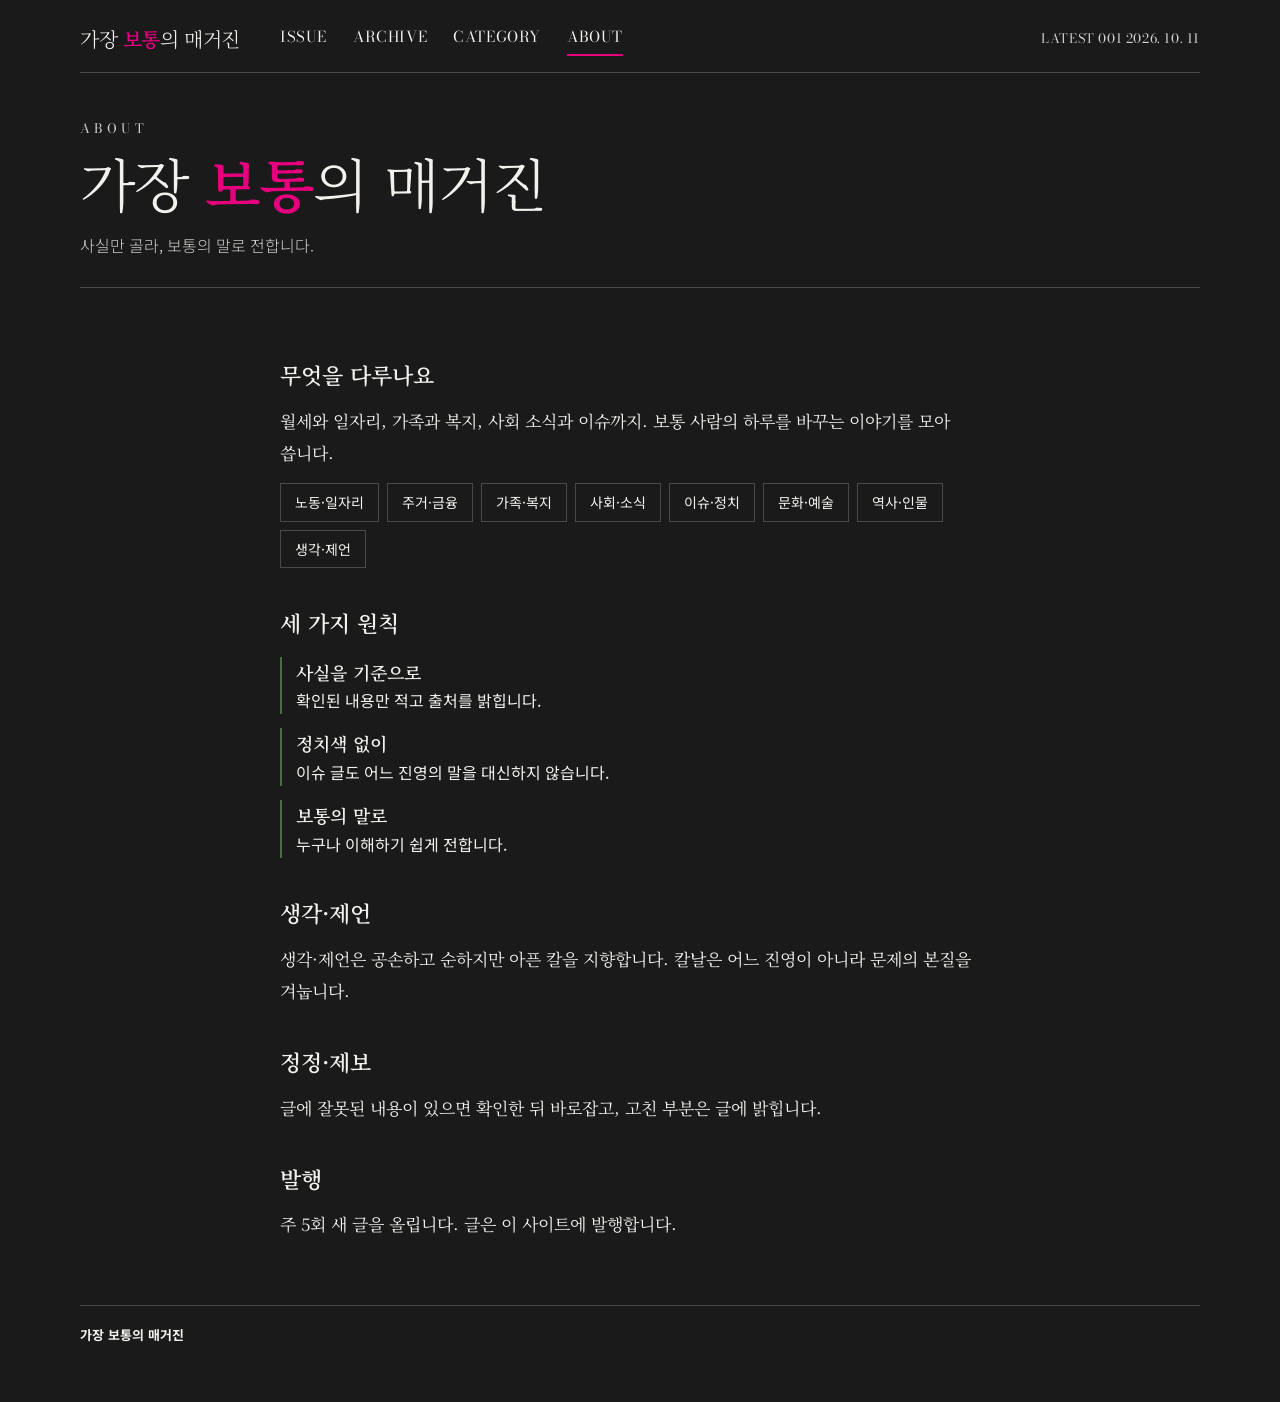
==== about.html @ 82341548 "가장 보통의 매거진: 공개 사이트와 글쓰기 화면 (Supabase 연동) Co-Authored-By: Claude Sonnet 5.5 <noreply@anthropic.com> C" ====
<!doctype html>
<html lang="ko">
<head>
<meta charset="utf-8">
<meta name="viewport" content="width=device-width, initial-scale=1, viewport-fit=cover">
<title>소개 — 가장 보통의 매거진</title>
<link rel="preconnect" href="https://fonts.googleapis.com">
<link rel="preconnect" href="https://fonts.gstatic.com" crossorigin>
<link rel="stylesheet" href="https://fonts.googleapis.com/css2?family=Bodoni+Moda:wght@400;500&family=Noto+Serif+KR:wght@300;400;600&family=Noto+Sans+KR:wght@300;400;500&display=swap">
<link rel="stylesheet" href="site.css">
</head>
<body data-page="about">
<div class="wrap">
<div id="site-header"></div>
<main>
  <section class="page-head">
    <p class="eyebrow">ABOUT</p>
    <h1>가장 <b>보통</b>의 매거진</h1>
    <p class="lede">사실만 골라, 보통의 말로 전합니다.</p>
  </section>
  <div class="about">
    <h2>무엇을 다루나요</h2>
    <p>월세와 일자리, 가족과 복지, 사회 소식과 이슈까지. 보통 사람의 하루를 바꾸는 이야기를 모아 씁니다.</p>
    <ul class="cat-list" id="cats"></ul>

    <h2>세 가지 원칙</h2>
    <ul class="rules">
      <li><b>사실을 기준으로</b>확인된 내용만 적고 출처를 밝힙니다.</li>
      <li><b>정치색 없이</b>이슈 글도 어느 진영의 말을 대신하지 않습니다.</li>
      <li><b>보통의 말로</b>누구나 이해하기 쉽게 전합니다.</li>
    </ul>

    <h2>생각·제언</h2>
    <p>생각·제언은 공손하고 순하지만 아픈 칼을 지향합니다. 칼날은 어느 진영이 아니라 문제의 본질을 겨눕니다.</p>

    <h2>정정·제보</h2>
    <p>글에 잘못된 내용이 있으면 확인한 뒤 바로잡고, 고친 부분은 글에 밝힙니다.</p>

    <h2>발행</h2>
    <p>주 5회 새 글을 올립니다. 글은 이 사이트에 발행합니다.</p>
  </div>
</main>
<div id="site-footer"></div>
</div>
<script src="config.js"></script>
<script src="site.js"></script>
<script>
(function () {
  var S = window.SITE, ul = document.getElementById("cats");
  S.CATS.forEach(function (c) { ul.appendChild(S.el("li", "", c)); });
})();
</script>
</body>
</html>
---- site.css ----
/* 레이아웃: 하위 페이지 공용. 상단 메뉴 + 본문 한 칼럼(최대 1120px) + 하단 발행 정보. 첫 화면(index)의 어두운 월간지 룩을 그대로 따른다.
   핫핑크는 제호의 '보통'과 강조 버튼에만, 올리브는 분야 라벨에만 쓴다. */
:root {
  color-scheme: dark;
  --bg: #1A1A1A;
  --ink: #F2F1EE;
  --muted: #D2D1CE;
  --faint: #B4B3B0;
  --rule: #4A4A4A;
  --pink: #E6007E;
  --olive: #4A6B45;
  --olive-text: #9DBF96;
  --serif: 'Noto Serif KR', 'Nanum Myeongjo', serif;
  --sans: 'Noto Sans KR', system-ui, -apple-system, sans-serif;
  --display: 'Bodoni Moda', 'Didot', 'Times New Roman', serif;
}
* { box-sizing: border-box; }
html { background: var(--bg); }
body { margin: 0; background: var(--bg); color: var(--ink); font-family: var(--serif); font-size: 16px; line-height: 1.75; padding-inline: 16px; padding-block: 0 56px; word-break: keep-all; }
a { color: inherit; text-decoration: none; }
:focus-visible { outline: 2px solid var(--pink); outline-offset: 3px; }
.wrap { max-width: 1120px; margin-inline: auto; }

/* 상단 메뉴 */
.site-nav { display: flex; flex-wrap: wrap; align-items: center; gap: 10px 28px; padding-block: 20px 16px; border-bottom: 1px solid var(--rule); font-family: var(--display); font-size: 15px; letter-spacing: 0.04em; }
.brand { font-family: var(--serif); font-size: 20px; font-weight: 300; letter-spacing: -0.02em; margin-right: 12px; }
.brand b { color: var(--pink); font-weight: 600; }
.site-nav .links { display: flex; flex-wrap: wrap; gap: 8px 26px; }
.site-nav .links a { padding-block: 4px; border-bottom: 2px solid transparent; }
.site-nav .links a:hover, .site-nav .links a[aria-current="page"] { border-bottom-color: var(--pink); }
.site-nav .iss { margin-left: auto; font-size: 13px; color: var(--muted); }

/* 페이지 머리 */
.page-head { padding-block: 44px 28px; border-bottom: 1px solid var(--rule); }
.eyebrow { margin: 0 0 8px; font-family: var(--display); font-size: 13px; letter-spacing: 0.34em; color: var(--muted); }
h1 { margin: 0; font-weight: 300; font-size: clamp(2.2rem, 7vw, 3.6rem); line-height: 1.2; letter-spacing: -0.03em; text-wrap: balance; }
h1 b { color: var(--pink); font-weight: 600; }
.lede { margin: 14px 0 0; max-width: 34em; font-family: var(--sans); font-weight: 300; font-size: 16px; color: var(--muted); }

/* 분야 탭 */
.tabs { display: flex; gap: 8px; margin-top: 24px; overflow-x: auto; padding-bottom: 6px; }
.tab { flex: none; font: inherit; font-family: var(--sans); font-size: 14px; font-weight: 500; padding: 8px 16px; background: transparent; color: var(--ink); border: 1px solid var(--rule); border-radius: 0; cursor: pointer; }
.tab[aria-pressed="true"] { background: var(--ink); color: var(--bg); border-color: var(--ink); }

/* 글 카드 */
.grid { list-style: none; margin: 32px 0 0; padding: 0; display: grid; gap: 36px 28px; grid-template-columns: repeat(auto-fill, minmax(min(100%, 300px), 1fr)); }
.card a { display: block; }
.thumb { width: 100%; aspect-ratio: 16 / 9; background: linear-gradient(160deg, #3A3A3A, #222222) center / cover no-repeat; border-bottom: 2px solid var(--olive); }
.card .c { display: block; margin-top: 14px; font-family: var(--sans); font-size: 12px; font-weight: 500; color: var(--olive-text); }
.card h3 { margin: 2px 0 0; font-weight: 400; font-size: 21px; line-height: 1.4; }
.card p { margin: 6px 0 0; font-family: var(--sans); font-weight: 300; font-size: 14px; line-height: 1.6; color: var(--muted); }
.card a:hover h3 { text-decoration: underline; text-decoration-color: var(--pink); text-underline-offset: 4px; text-decoration-thickness: 2px; }
.tag { display: inline-block; margin-left: 8px; padding: 0 6px; font-family: var(--sans); font-size: 11px; font-weight: 500; color: var(--faint); border: 1px solid var(--rule); vertical-align: 2px; }
.empty { margin: 32px 0 0; color: var(--muted); font-family: var(--sans); }

/* 글 읽기 */
.article { max-width: 720px; margin-inline: auto; padding-top: 44px; }
.article .cat { font-family: var(--sans); font-size: 13px; font-weight: 500; color: var(--olive-text); }
.article h1 { margin-top: 8px; font-size: clamp(1.9rem, 6vw, 2.8rem); font-weight: 400; line-height: 1.3; }
.article .dek { margin: 14px 0 0; font-family: var(--sans); font-weight: 300; font-size: 17px; color: var(--muted); }
.article .meta { margin: 18px 0 0; padding-block: 12px; border-block: 1px solid var(--rule); font-family: var(--sans); font-size: 13px; color: var(--faint); display: flex; flex-wrap: wrap; gap: 4px 16px; }
.article .hero { margin: 28px 0 0; aspect-ratio: 16 / 9; background: linear-gradient(160deg, #3A3A3A, #222222) center / cover no-repeat; border-bottom: 2px solid var(--olive); }
.article h2 { margin: 40px 0 0; font-size: 22px; font-weight: 600; line-height: 1.4; }
.article p.body { margin: 12px 0 0; font-size: 17px; line-height: 1.9; }
.fn { margin-left: 2px; font-family: var(--sans); font-size: 11px; color: var(--olive-text); }
.sources { margin: 12px 0 0; padding-left: 1.4em; font-family: var(--sans); font-size: 14px; line-height: 1.7; color: var(--muted); }
.article h2.rel-h { font-size: 18px; margin-top: 44px; }
.rel { list-style: none; margin: 10px 0 0; padding: 0; }
.rel li { border-bottom: 1px solid var(--rule); }
.rel a { display: block; padding: 12px 0; font-size: 16px; line-height: 1.5; }
.rel a:hover { text-decoration: underline; text-decoration-color: var(--pink); text-underline-offset: 4px; }
.article a.ext { text-decoration: underline; text-decoration-color: var(--pink); text-underline-offset: 3px; word-break: break-all; }
.article .fig { margin: 28px 0 0; }
.article .fig img { display: block; width: 100%; height: auto; }
.article .fig figcaption { margin-top: 8px; font-family: var(--sans); font-size: 13px; color: var(--faint); }
.note-box { margin-top: 36px; padding: 16px 18px; border: 1px solid var(--rule); font-family: var(--sans); font-size: 13px; line-height: 1.7; color: var(--muted); }
.btn { display: inline-flex; align-items: center; gap: 10px; margin-top: 28px; padding: 12px 20px; background: var(--pink); color: #fff; font-family: var(--sans); font-size: 14px; font-weight: 500; }
.btn:hover { filter: brightness(1.12); }
.pager { display: grid; grid-template-columns: 1fr 1fr; gap: 16px; margin-top: 48px; padding-top: 20px; border-top: 1px solid var(--rule); font-family: var(--sans); }
.pager a { display: block; min-width: 0; }
.pager small { display: block; font-size: 12px; color: var(--faint); }
.pager span { display: block; margin-top: 2px; font-family: var(--serif); font-size: 15px; line-height: 1.5; }
.pager a:last-child { text-align: right; }
.pager a:hover span { text-decoration: underline; text-decoration-color: var(--pink); text-underline-offset: 4px; }

/* 지난 호 */
.issues { list-style: none; margin: 32px 0 0; padding: 0; display: grid; gap: 28px; }
.issue { display: grid; grid-template-columns: 140px 1fr; gap: 24px; align-items: start; padding-bottom: 28px; border-bottom: 1px solid var(--rule); }
.issue .cv { width: 100%; aspect-ratio: 526 / 858; background: #222 center / cover no-repeat; }
.issue .cv.soon { display: grid; place-items: center; font-family: var(--sans); font-size: 12px; color: var(--faint); background: #232323; border: 1px dashed var(--rule); }
.issue .n { margin: 0; font-family: var(--display); font-size: 40px; line-height: 1.1; }
.issue .d { margin: 4px 0 0; font-family: var(--display); font-size: 13px; color: var(--muted); }
.issue h3 { margin: 14px 0 0; font-weight: 400; font-size: 20px; line-height: 1.4; }
.issue p { margin: 6px 0 0; font-family: var(--sans); font-size: 14px; color: var(--muted); }
.issue.soon-row { opacity: 0.75; }

/* 소개 */
.about { max-width: 720px; margin-inline: auto; padding-top: 32px; }
.about h2 { margin: 36px 0 0; font-size: 22px; font-weight: 600; }
.about p { margin: 10px 0 0; font-size: 17px; line-height: 1.9; }
.rules { list-style: none; margin: 14px 0 0; padding: 0; display: grid; gap: 14px; }
.rules li { padding-left: 14px; border-left: 2px solid var(--olive); font-family: var(--sans); font-size: 16px; line-height: 1.7; }
.rules li b { display: block; font-family: var(--serif); font-weight: 600; font-size: 18px; }
.cat-list { list-style: none; margin: 14px 0 0; padding: 0; display: flex; flex-wrap: wrap; gap: 8px; }
.cat-list li { padding: 6px 14px; border: 1px solid var(--rule); font-family: var(--sans); font-size: 14px; }

/* 하단 */
.site-foot { margin-top: 64px; padding-top: 18px; border-top: 1px solid var(--rule); display: flex; flex-wrap: wrap; gap: 8px 28px; font-family: var(--sans); font-size: 13px; color: var(--muted); }
.site-foot strong { color: var(--ink); font-weight: 700; }

@media (max-width: 520px) {
  .issue { grid-template-columns: 96px 1fr; gap: 16px; }
  .issue .n { font-size: 30px; }
}
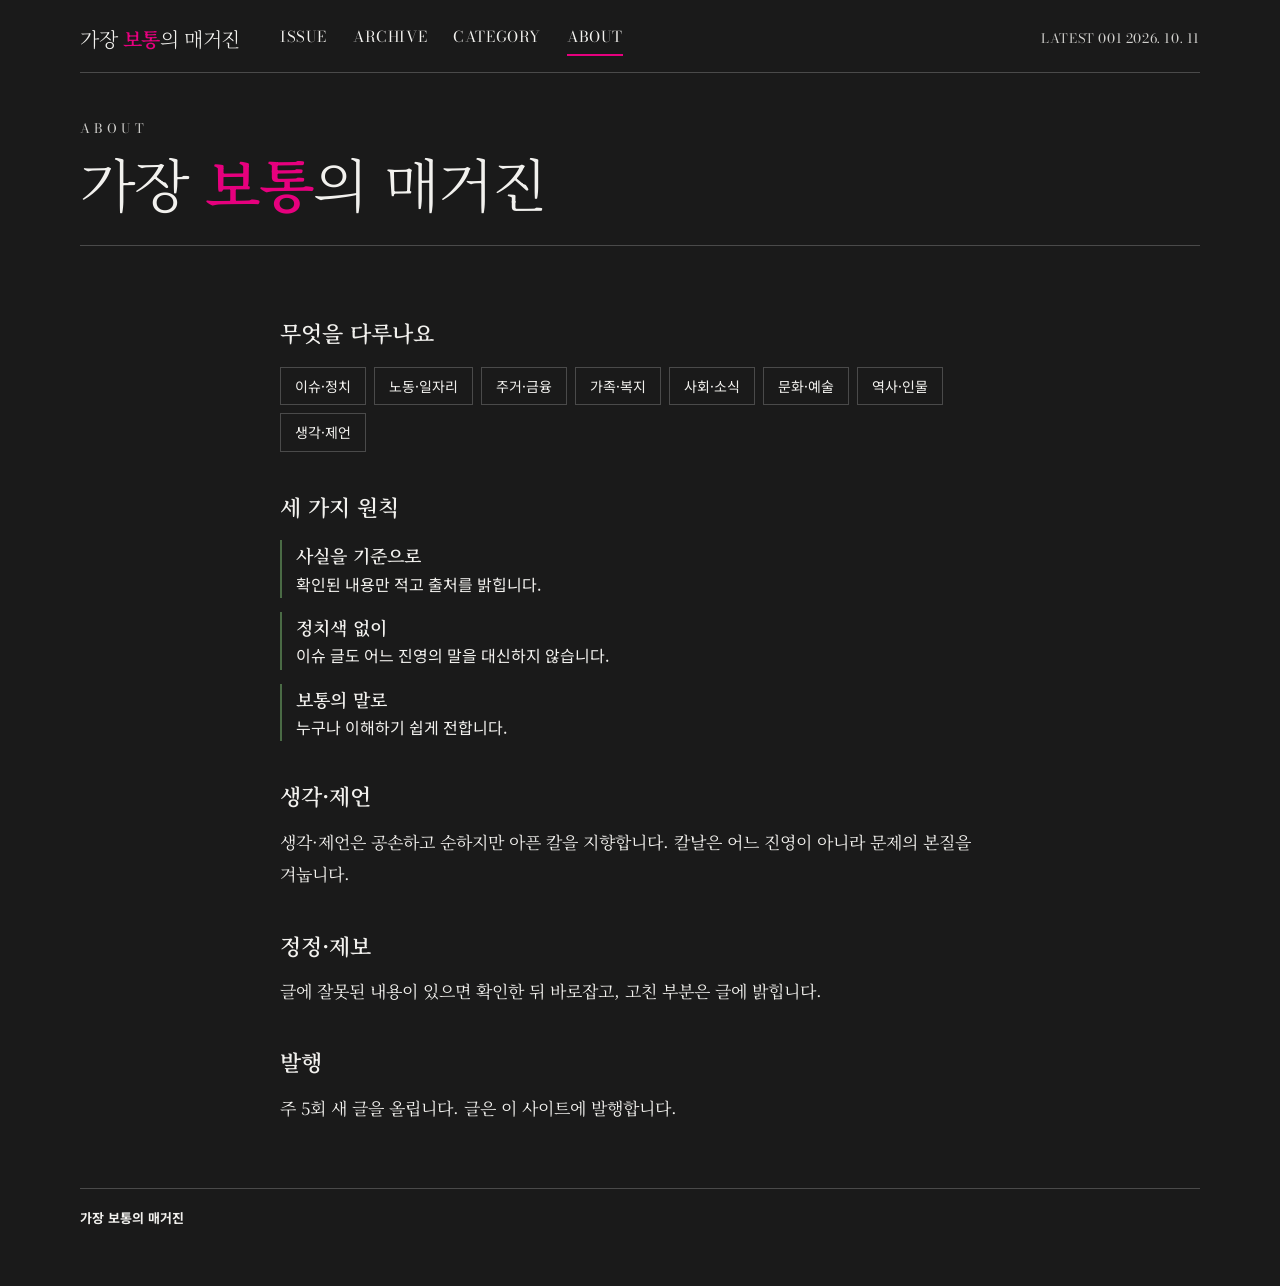
==== commit acf92162: "홍보 문구 두 곳 삭제, 첫 화면에 doctype·charset·viewport 추가 Co-Authored-By: Claude Sonnet 5.5 <noreply@anthropic" ====
--- a/about.html
+++ b/about.html
@@ -16,11 +16,9 @@
   <section class="page-head">
     <p class="eyebrow">ABOUT</p>
     <h1>가장 <b>보통</b>의 매거진</h1>
-    <p class="lede">사실만 골라, 보통의 말로 전합니다.</p>
   </section>
   <div class="about">
     <h2>무엇을 다루나요</h2>
-    <p>월세와 일자리, 가족과 복지, 사회 소식과 이슈까지. 보통 사람의 하루를 바꾸는 이야기를 모아 씁니다.</p>
     <ul class="cat-list" id="cats"></ul>
 
     <h2>세 가지 원칙</h2>
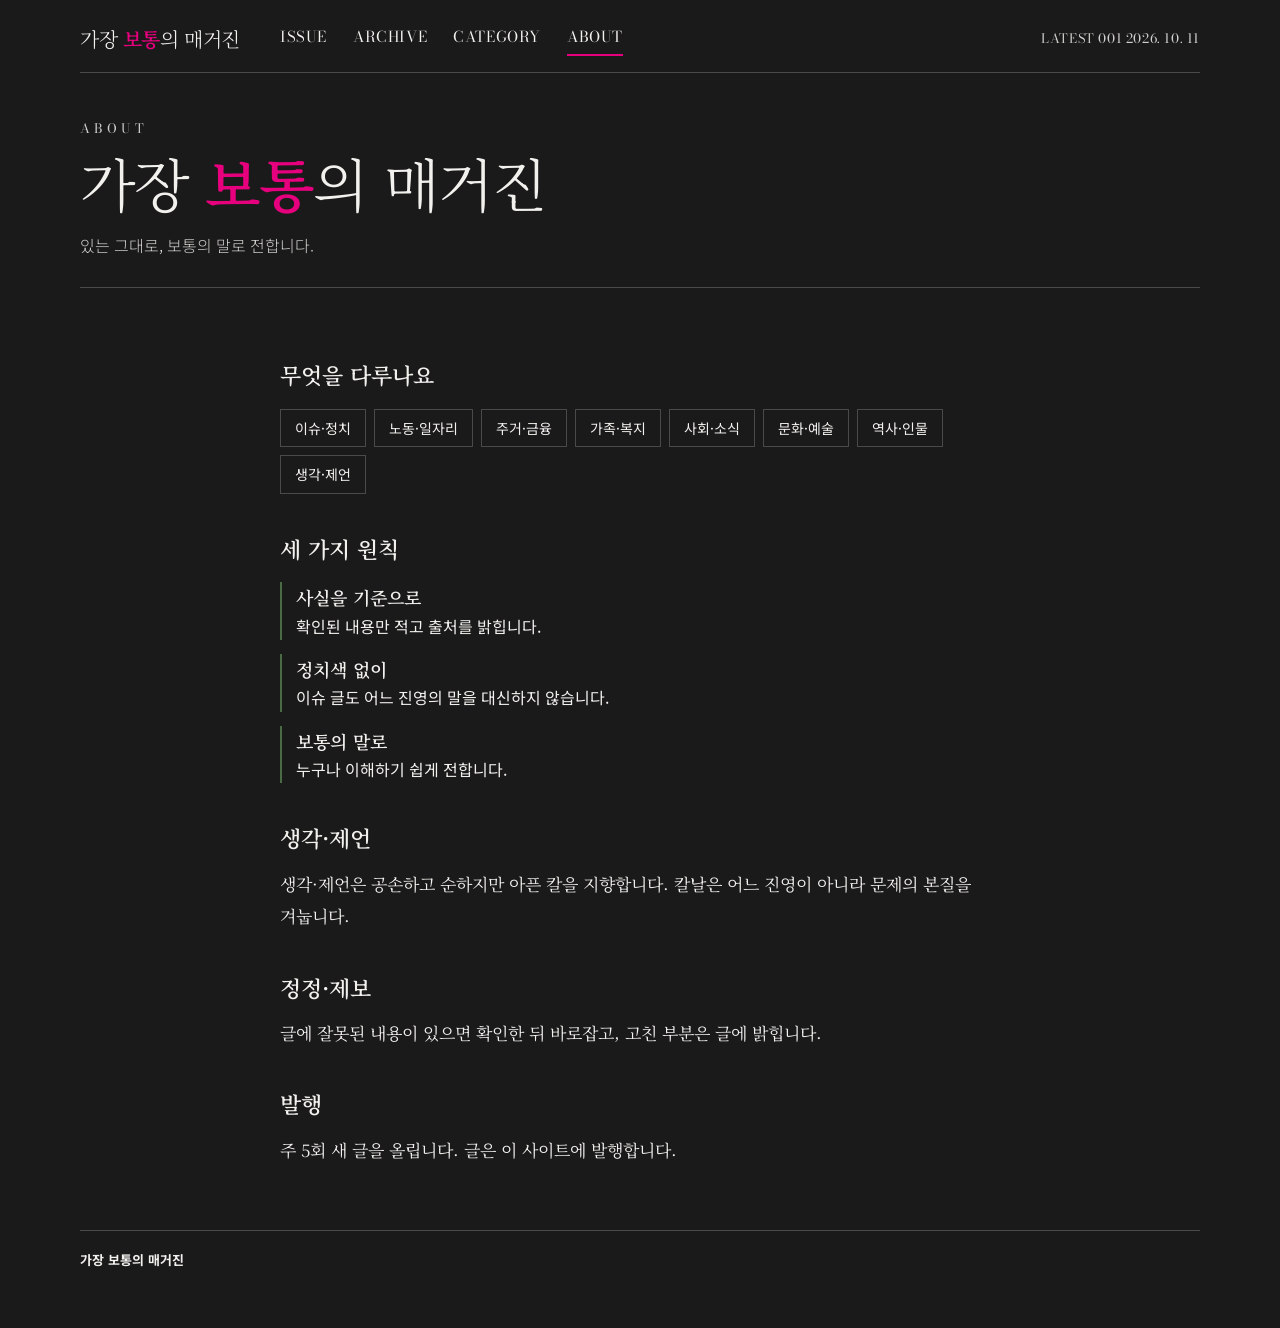
==== commit 2af5fd54: "제목 위 문구를 '있는 그대로, 보통의 말로 전합니다.'로 Co-Authored-By: Claude Sonnet 5.5 <noreply@anthropic.com> Claude-Se" ====
--- a/about.html
+++ b/about.html
@@ -16,6 +16,7 @@
   <section class="page-head">
     <p class="eyebrow">ABOUT</p>
     <h1>가장 <b>보통</b>의 매거진</h1>
+    <p class="lede">있는 그대로, 보통의 말로 전합니다.</p>
   </section>
   <div class="about">
     <h2>무엇을 다루나요</h2>
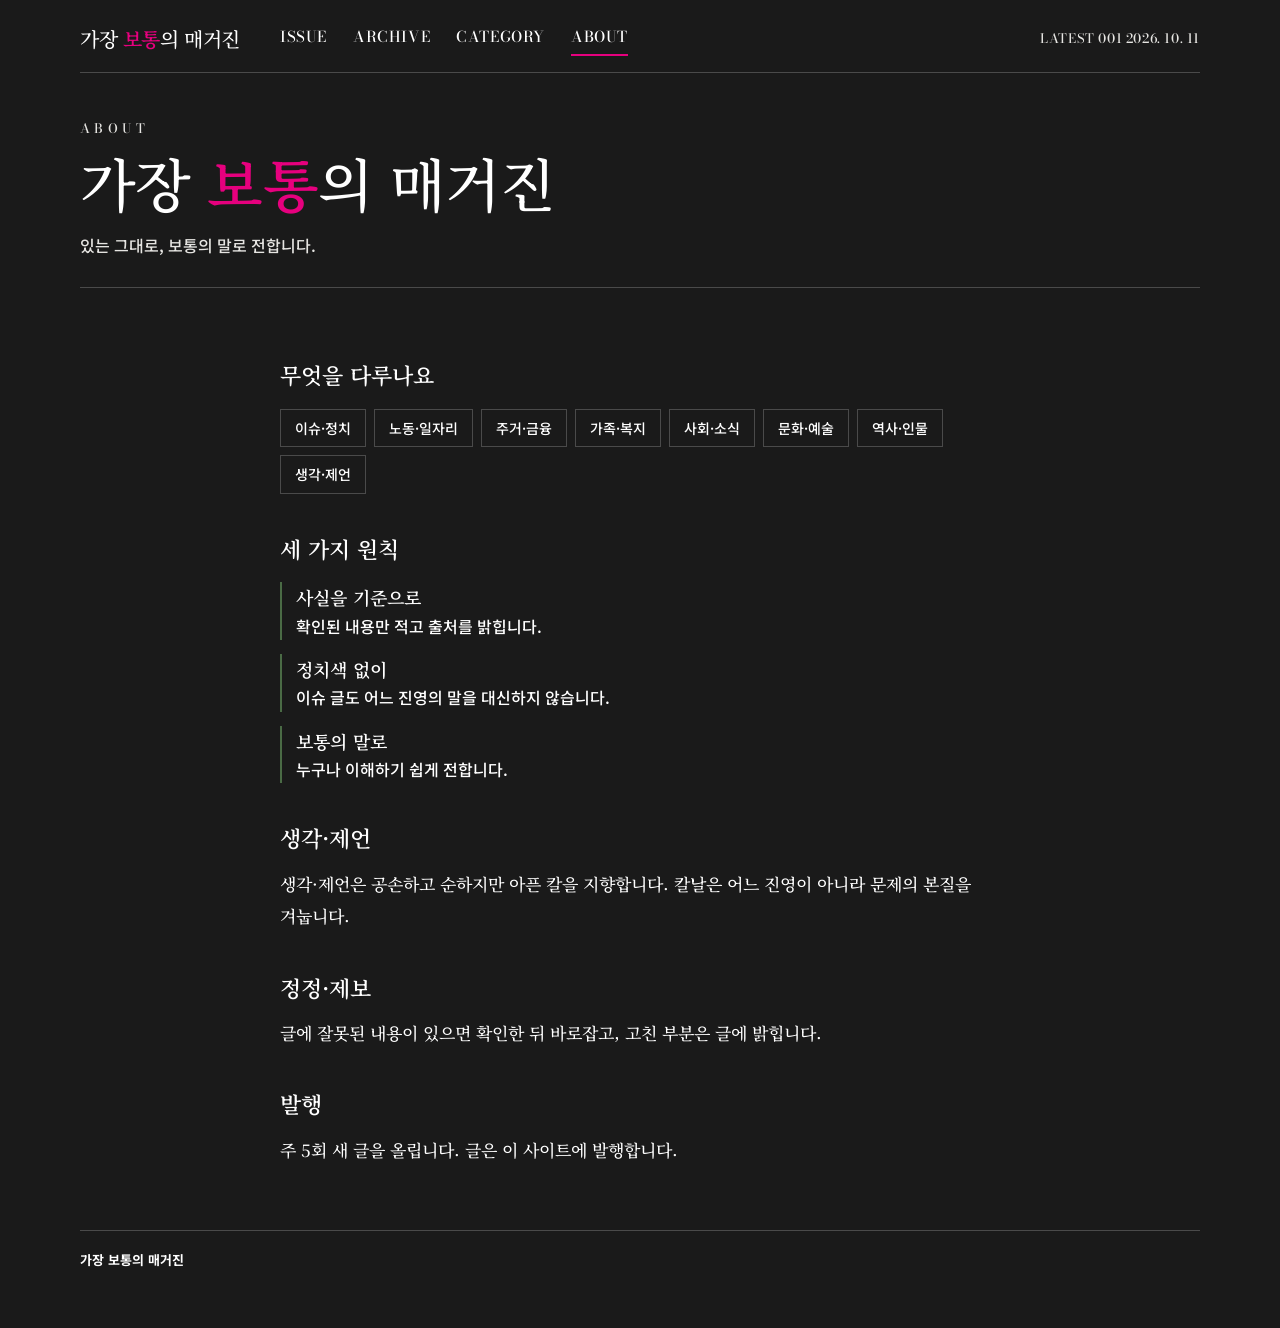
==== commit 501adce1: "글씨 더 또렷하게: 기본 굵기 500, 큰 글씨 자간 완화 Co-Authored-By: Claude Sonnet 5.5 <noreply@anthropic.com> Claude-Se" ====
--- a/about.html
+++ b/about.html
@@ -6,7 +6,7 @@
 <title>소개 — 가장 보통의 매거진</title>
 <link rel="preconnect" href="https://fonts.googleapis.com">
 <link rel="preconnect" href="https://fonts.gstatic.com" crossorigin>
-<link rel="stylesheet" href="https://fonts.googleapis.com/css2?family=Bodoni+Moda:wght@400;500&family=Noto+Serif+KR:wght@300;400;600&family=Noto+Sans+KR:wght@300;400;500&display=swap">
+<link rel="stylesheet" href="https://fonts.googleapis.com/css2?family=Bodoni+Moda:wght@400;500&family=Noto+Serif+KR:wght@400;500;600&family=Noto+Sans+KR:wght@400;500;700&display=swap">
 <link rel="stylesheet" href="site.css">
 </head>
 <body data-page="about">
--- a/site.css
+++ b/site.css
@@ -3,9 +3,9 @@
 :root {
   color-scheme: dark;
   --bg: #1A1A1A;
-  --ink: #F2F1EE;
-  --muted: #D2D1CE;
-  --faint: #B4B3B0;
+  --ink: #FFFFFF;
+  --muted: #E6E5E2;
+  --faint: #CFCECB;
   --rule: #4A4A4A;
   --pink: #E6007E;
   --olive: #4A6B45;
@@ -16,14 +16,14 @@
 }
 * { box-sizing: border-box; }
 html { background: var(--bg); }
-body { margin: 0; background: var(--bg); color: var(--ink); font-family: var(--serif); font-size: 16px; line-height: 1.75; padding-inline: 16px; padding-block: 0 56px; word-break: keep-all; }
+body { margin: 0; font-weight: 500; background: var(--bg); color: var(--ink); font-family: var(--serif); font-size: 16px; line-height: 1.75; padding-inline: 16px; padding-block: 0 56px; word-break: keep-all; }
 a { color: inherit; text-decoration: none; }
 :focus-visible { outline: 2px solid var(--pink); outline-offset: 3px; }
 .wrap { max-width: 1120px; margin-inline: auto; }
 
 /* 상단 메뉴 */
 .site-nav { display: flex; flex-wrap: wrap; align-items: center; gap: 10px 28px; padding-block: 20px 16px; border-bottom: 1px solid var(--rule); font-family: var(--display); font-size: 15px; letter-spacing: 0.04em; }
-.brand { font-family: var(--serif); font-size: 20px; font-weight: 300; letter-spacing: -0.02em; margin-right: 12px; }
+.brand { font-family: var(--serif); font-size: 20px; font-weight: 500; letter-spacing: -0.02em; margin-right: 12px; }
 .brand b { color: var(--pink); font-weight: 600; }
 .site-nav .links { display: flex; flex-wrap: wrap; gap: 8px 26px; }
 .site-nav .links a { padding-block: 4px; border-bottom: 2px solid transparent; }
@@ -33,9 +33,9 @@
 /* 페이지 머리 */
 .page-head { padding-block: 44px 28px; border-bottom: 1px solid var(--rule); }
 .eyebrow { margin: 0 0 8px; font-family: var(--display); font-size: 13px; letter-spacing: 0.34em; color: var(--muted); }
-h1 { margin: 0; font-weight: 300; font-size: clamp(2.2rem, 7vw, 3.6rem); line-height: 1.2; letter-spacing: -0.03em; text-wrap: balance; }
+h1 { margin: 0; font-weight: 500; font-size: clamp(2.2rem, 7vw, 3.6rem); line-height: 1.2; letter-spacing: -0.015em; text-wrap: balance; }
 h1 b { color: var(--pink); font-weight: 600; }
-.lede { margin: 14px 0 0; max-width: 34em; font-family: var(--sans); font-weight: 300; font-size: 16px; color: var(--muted); }
+.lede { margin: 14px 0 0; max-width: 34em; font-family: var(--sans); font-weight: 500; font-size: 16px; color: var(--muted); }
 
 /* 분야 탭 */
 .tabs { display: flex; gap: 8px; margin-top: 24px; overflow-x: auto; padding-bottom: 6px; }
@@ -47,17 +47,19 @@
 .card a { display: block; }
 .thumb { width: 100%; aspect-ratio: 16 / 9; background: linear-gradient(160deg, #3A3A3A, #222222) center / cover no-repeat; border-bottom: 2px solid var(--olive); }
 .card .c { display: block; margin-top: 14px; font-family: var(--sans); font-size: 12px; font-weight: 500; color: var(--olive-text); }
-.card h3 { margin: 2px 0 0; font-weight: 400; font-size: 21px; line-height: 1.4; }
-.card p { margin: 6px 0 0; font-family: var(--sans); font-weight: 300; font-size: 14px; line-height: 1.6; color: var(--muted); }
+.card h3 { margin: 2px 0 0; font-weight: 500; font-size: 21px; line-height: 1.4; }
+.card p { margin: 6px 0 0; font-family: var(--sans); font-weight: 500; font-size: 14px; line-height: 1.6; color: var(--muted); }
 .card a:hover h3 { text-decoration: underline; text-decoration-color: var(--pink); text-underline-offset: 4px; text-decoration-thickness: 2px; }
 .tag { display: inline-block; margin-left: 8px; padding: 0 6px; font-family: var(--sans); font-size: 11px; font-weight: 500; color: var(--faint); border: 1px solid var(--rule); vertical-align: 2px; }
 .empty { margin: 32px 0 0; color: var(--muted); font-family: var(--sans); }
 
 /* 글 읽기 */
 .article { max-width: 720px; margin-inline: auto; padding-top: 44px; }
+.article .cover-screen { min-height: calc(100svh - 96px); display: grid; justify-items: center; align-content: center; padding-block: 20px 36px; margin-top: -24px; }
+.article .cover-screen img { display: block; width: auto; max-width: 100%; height: auto; max-height: calc(100svh - 190px); box-shadow: 0 10px 40px rgba(0,0,0,0.55); }
 .article .cat { font-family: var(--sans); font-size: 13px; font-weight: 500; color: var(--olive-text); }
-.article h1 { margin-top: 8px; font-size: clamp(1.9rem, 6vw, 2.8rem); font-weight: 400; line-height: 1.3; }
-.article .dek { margin: 14px 0 0; font-family: var(--sans); font-weight: 300; font-size: 17px; color: var(--muted); }
+.article h1 { margin-top: 8px; font-size: clamp(1.9rem, 6vw, 2.8rem); font-weight: 500; line-height: 1.3; }
+.article .dek { margin: 14px 0 0; font-family: var(--sans); font-weight: 500; font-size: 17px; color: var(--muted); }
 .article .meta { margin: 18px 0 0; padding-block: 12px; border-block: 1px solid var(--rule); font-family: var(--sans); font-size: 13px; color: var(--faint); display: flex; flex-wrap: wrap; gap: 4px 16px; }
 .article .hero { margin: 28px 0 0; aspect-ratio: 16 / 9; background: linear-gradient(160deg, #3A3A3A, #222222) center / cover no-repeat; border-bottom: 2px solid var(--olive); }
 .article h2 { margin: 40px 0 0; font-size: 22px; font-weight: 600; line-height: 1.4; }
@@ -84,13 +86,20 @@
 .pager a:hover span { text-decoration: underline; text-decoration-color: var(--pink); text-underline-offset: 4px; }
 
 /* 지난 호 */
+.arc-bar { display: flex; align-items: flex-end; justify-content: space-between; gap: 16px; }
+.arc-bar .lede { margin-bottom: 0; }
+.sort select { padding: 8px 12px; background: #232323; border: 1px solid var(--rule); border-radius: 0; font-family: var(--sans); font-size: 14px; color: var(--ink); cursor: pointer; }
+.sort select:hover, .sort select:focus { border-color: var(--ink); outline: none; }
+.sr { position: absolute; width: 1px; height: 1px; overflow: hidden; clip: rect(0 0 0 0); }
 .issues { list-style: none; margin: 32px 0 0; padding: 0; display: grid; gap: 28px; }
 .issue { display: grid; grid-template-columns: 140px 1fr; gap: 24px; align-items: start; padding-bottom: 28px; border-bottom: 1px solid var(--rule); }
 .issue .cv { width: 100%; aspect-ratio: 526 / 858; background: #222 center / cover no-repeat; }
 .issue .cv.soon { display: grid; place-items: center; font-family: var(--sans); font-size: 12px; color: var(--faint); background: #232323; border: 1px dashed var(--rule); }
 .issue .n { margin: 0; font-family: var(--display); font-size: 40px; line-height: 1.1; }
 .issue .d { margin: 4px 0 0; font-family: var(--display); font-size: 13px; color: var(--muted); }
-.issue h3 { margin: 14px 0 0; font-weight: 400; font-size: 20px; line-height: 1.4; }
+.issue .n { color: var(--pink); }
+.issue p:not(.n):not(.d) { color: var(--olive-text); }
+.issue h3 { margin: 14px 0 0; font-weight: 500; font-size: 20px; line-height: 1.4; }
 .issue p { margin: 6px 0 0; font-family: var(--sans); font-size: 14px; color: var(--muted); }
 .issue.soon-row { opacity: 0.75; }
 
